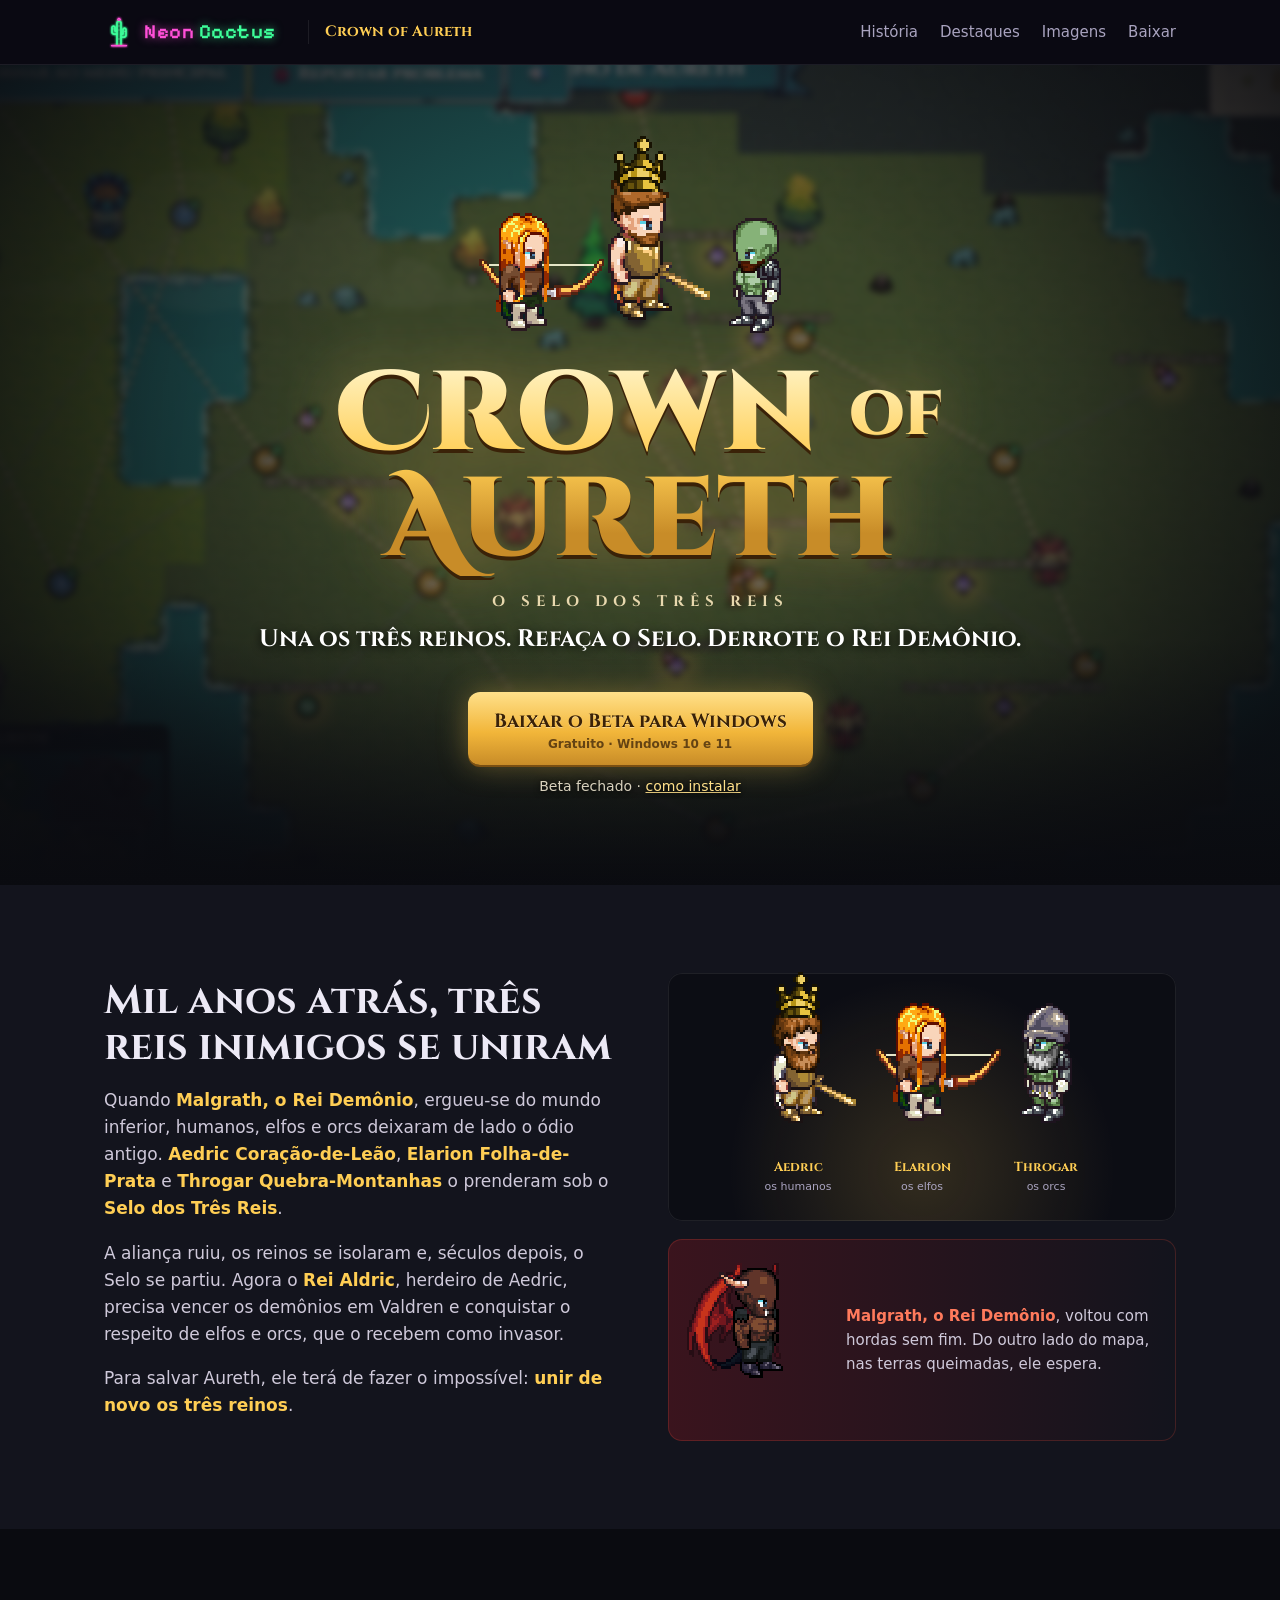
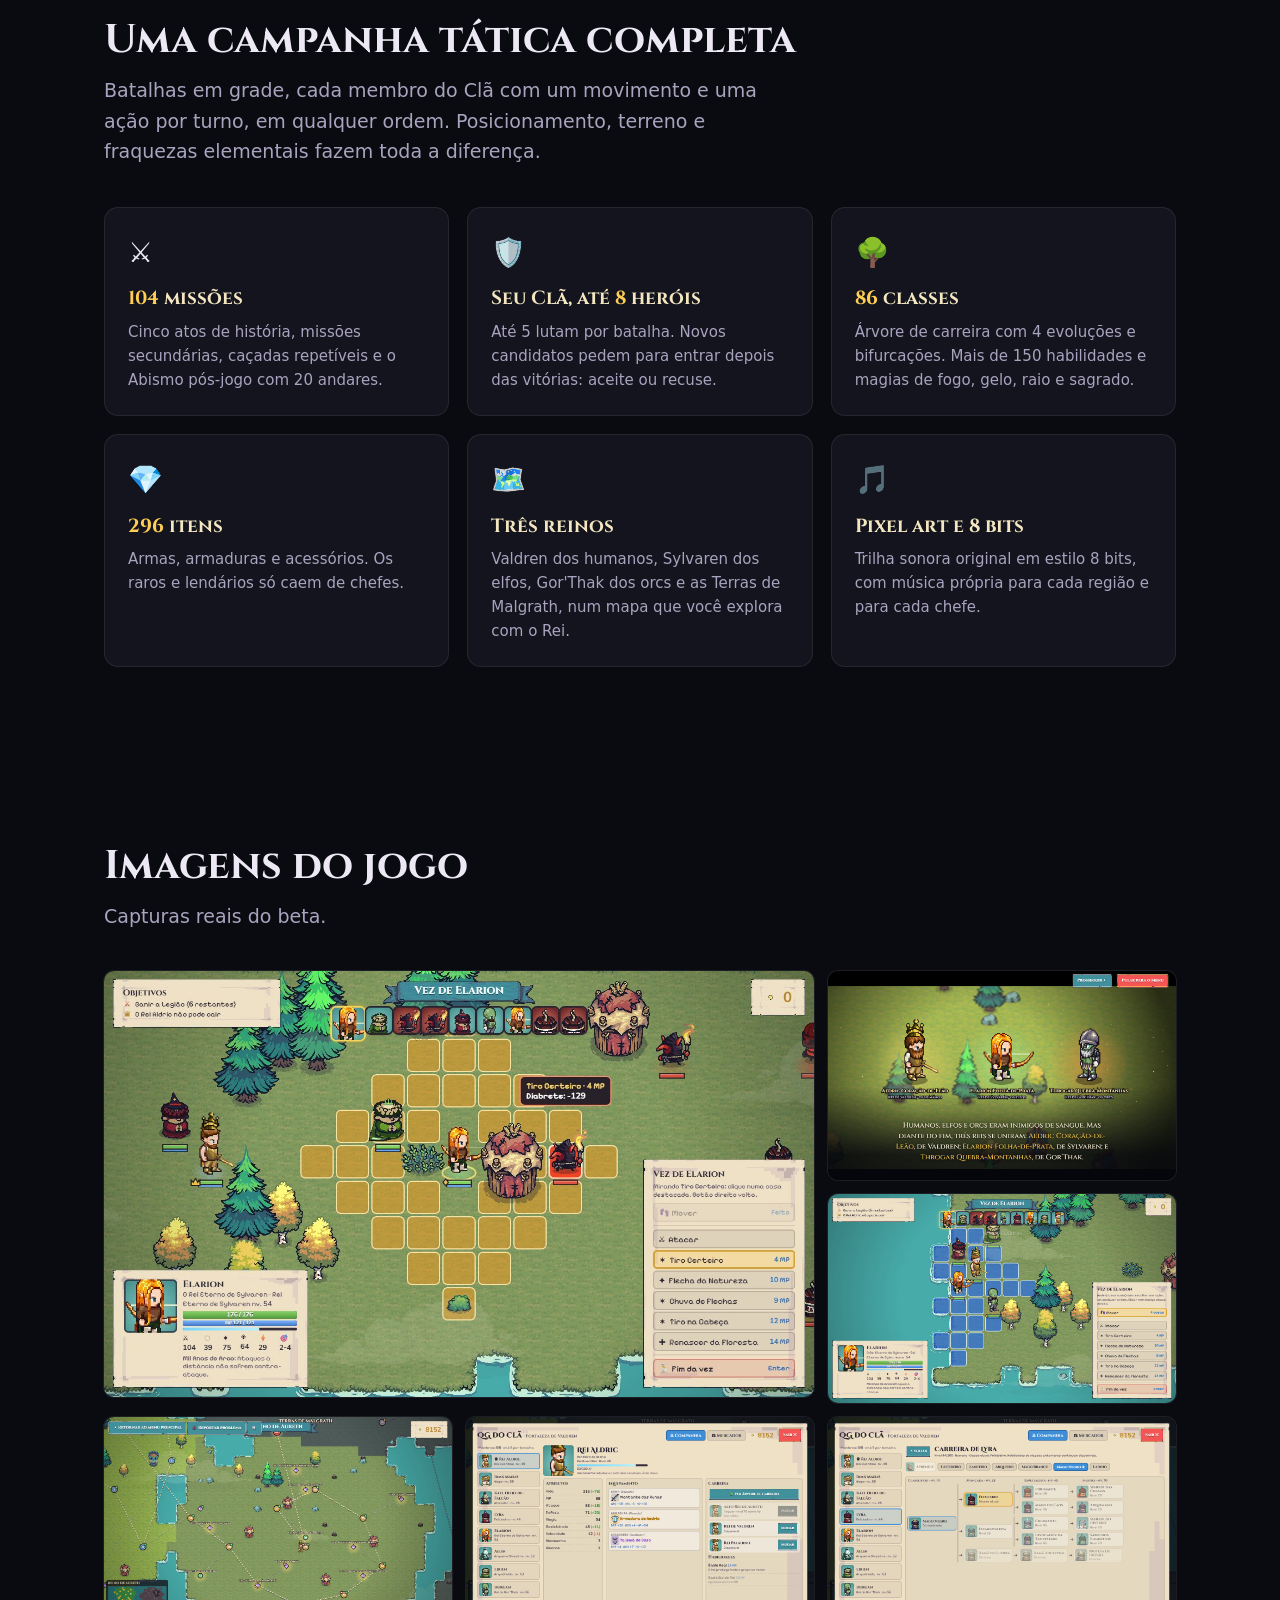
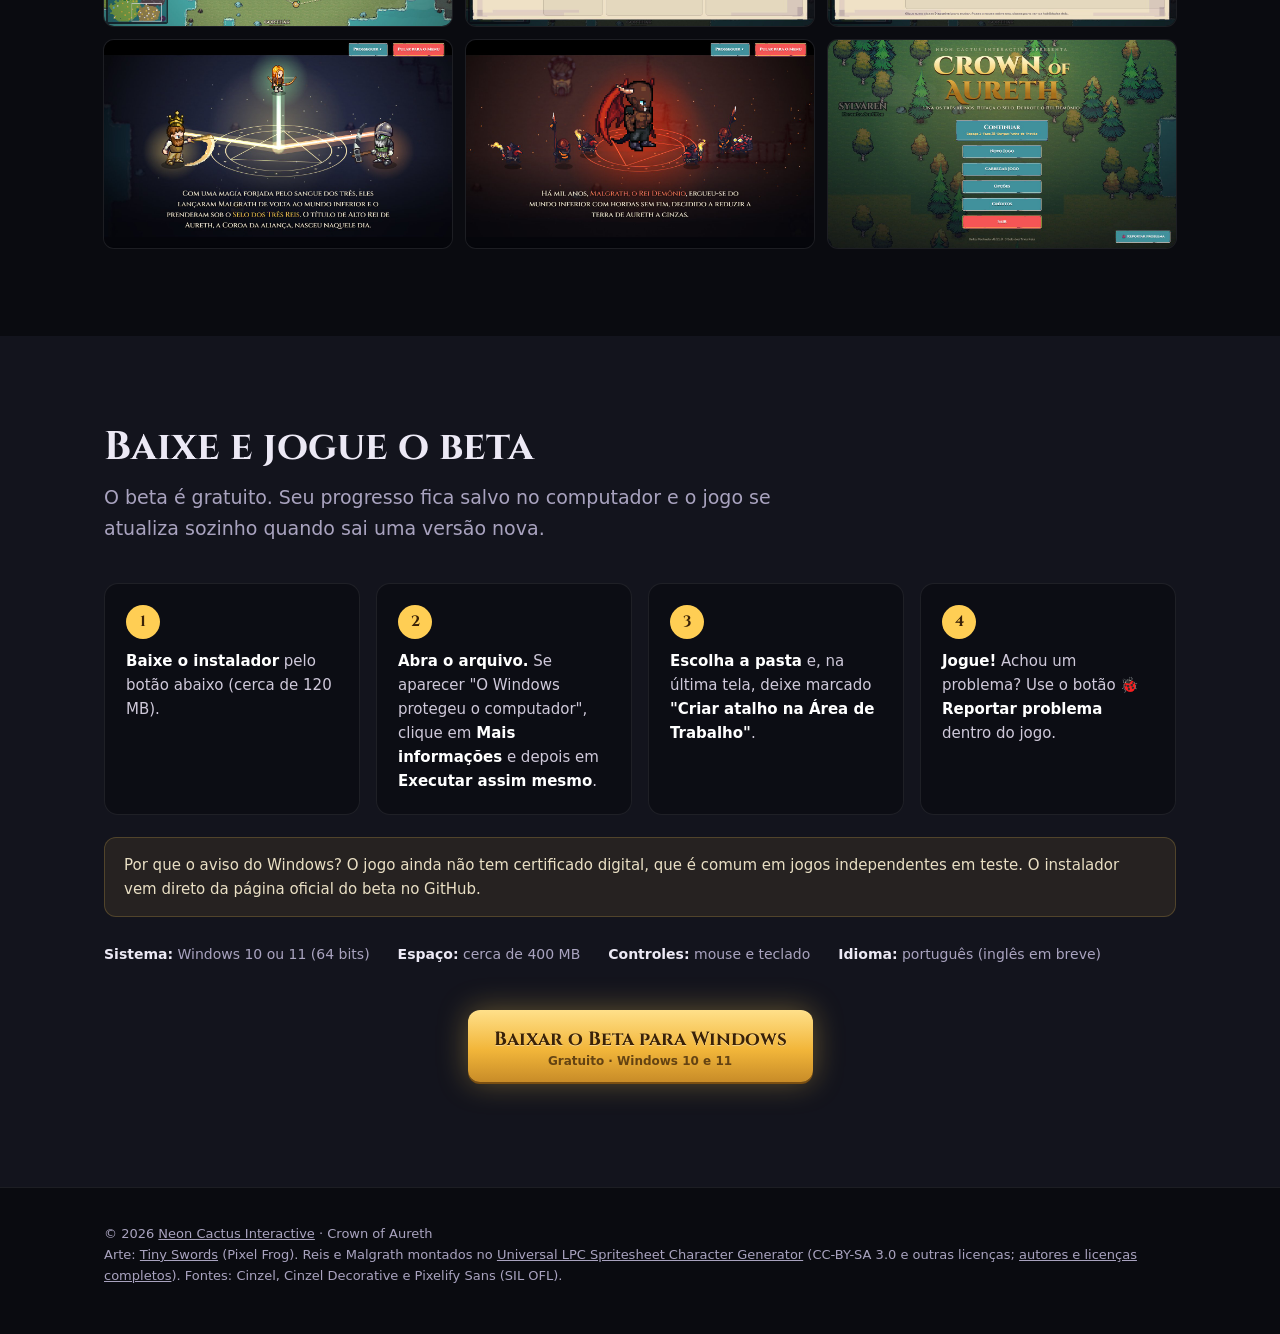
==== crown-of-aureth/index.html @ 5db237e7 "Site da Neon Cactus Interactive e página do Crown of Aureth Co-Authored-By: Claude Opus 5.5 <noreply" ====
<!doctype html>
<html lang="pt-BR">
<head>
  <meta charset="utf-8">
  <meta name="viewport" content="width=device-width, initial-scale=1">
  <title>Crown of Aureth — estratégia tática por turnos | Neon Cactus Interactive</title>
  <meta name="description" content="Crown of Aureth: estratégia tática por turnos em fantasia medieval. Reúna humanos, elfos e orcs, refaça o Selo dos Três Reis e derrote Malgrath, o Rei Demônio. Baixe o beta para Windows.">
  <meta name="theme-color" content="#0a0b10">
  <link rel="icon" href="img/icon.png" type="image/png">
  <meta property="og:type" content="website">
  <meta property="og:title" content="Crown of Aureth — Beta fechado">
  <meta property="og:description" content="Una os três reinos. Refaça o Selo. Derrote o Rei Demônio. Estratégia tática por turnos em pixel art.">
  <meta property="og:image" content="https://neoncactus.com.br/crown-of-aureth/img/og.jpg">
  <meta property="og:url" content="https://neoncactus.com.br/crown-of-aureth/">
  <meta name="twitter:card" content="summary_large_image">
  <link rel="stylesheet" href="../assets/fonts/fonts.css">
  <link rel="stylesheet" href="../assets/site.css">
</head>
<body class="coa">
  <header class="top">
    <div class="wrap">
      <a class="brand" href="../"><img src="../assets/logo.svg" alt=""><span class="full"><i>Neon</i> <b>Cactus</b></span></a>
      <a class="brand-game" href="#topo">Crown of Aureth</a>
      <nav>
        <a href="#historia" class="hide-m">História</a>
        <a href="#destaques" class="hide-m">Destaques</a>
        <a href="#imagens">Imagens</a>
        <a href="#baixar">Baixar</a>
      </nav>
    </div>
  </header>

  <main>
    <!-- ================= Abertura ================= -->
    <section class="coa-hero" id="topo">
      <div class="bg" style="background-image:url(img/map-wide.jpg)"></div>
      <div class="wrap">
        <div class="hero-cast" aria-hidden="true">
          <div class="sprite" style="--img:url(/crown-of-aureth/img/sprites/elarion-idle.png);--n:8;--w:230px;--h:230px;--t:1.1s"></div>
          <div class="sprite" style="--img:url(/crown-of-aureth/img/sprites/aldric-idle.png);--n:8;--w:280px;--h:280px"></div>
          <div class="sprite flip" style="--img:url(/crown-of-aureth/img/sprites/durgan-idle.png);--n:8;--w:230px;--h:230px;--t:1s"></div>
        </div>
        <h1 class="coa-title">Crown <span>of</span> Aureth</h1>
        <div class="coa-sub">O Selo dos Três Reis</div>
        <p class="coa-tag">Una os três reinos. Refaça o Selo. Derrote o Rei Demônio.</p>
        <div class="cta">
          <a class="btn gold dl-link" href="https://github.com/neoncactuslab/crown-of-aureth-beta/releases/latest">
            <span>Baixar o Beta para Windows<small class="dl-small">Gratuito · Windows 10 e 11</small></span>
          </a>
          <div class="dl-meta">Beta fechado <span class="dl-version"></span> · <a href="#instalar">como instalar</a></div>
        </div>
      </div>
    </section>

    <!-- ================= História ================= -->
    <section class="story" id="historia">
      <div class="wrap cols">
        <div>
          <h2 style="font-family:'Cinzel',serif">Mil anos atrás, três reis inimigos se uniram</h2>
          <p>Quando <b>Malgrath, o Rei Demônio</b>, ergueu-se do mundo inferior, humanos, elfos e orcs deixaram de lado o ódio antigo. <b>Aedric Coração-de-Leão</b>, <b>Elarion Folha-de-Prata</b> e <b>Throgar Quebra-Montanhas</b> o prenderam sob o <b>Selo dos Três Reis</b>.</p>
          <p>A aliança ruiu, os reinos se isolaram e, séculos depois, o Selo se partiu. Agora o <b>Rei Aldric</b>, herdeiro de Aedric, precisa vencer os demônios em Valdren e conquistar o respeito de elfos e orcs, que o recebem como invasor.</p>
          <p>Para salvar Aureth, ele terá de fazer o impossível: <b>unir de novo os três reinos</b>.</p>
        </div>
        <div>
          <div class="kings">
            <figure>
              <div class="sprite" style="--img:url(/crown-of-aureth/img/sprites/aedric-idle.png);--n:8;--w:230px;--h:230px"></div>
              <figcaption>Aedric<small>os humanos</small></figcaption>
            </figure>
            <figure>
              <div class="sprite" style="--img:url(/crown-of-aureth/img/sprites/elarion-idle.png);--n:8;--w:230px;--h:230px;--t:1.1s"></div>
              <figcaption>Elarion<small>os elfos</small></figcaption>
            </figure>
            <figure>
              <div class="sprite flip" style="--img:url(/crown-of-aureth/img/sprites/throgar-idle.png);--n:8;--w:230px;--h:230px;--t:1s"></div>
              <figcaption>Throgar<small>os orcs</small></figcaption>
            </figure>
          </div>
          <div class="malgrath">
            <div class="sprite" style="--img:url(/crown-of-aureth/img/sprites/malgrath-idle.png);--n:8;--w:440px;--h:440px;--t:1.3s"></div>
            <p><b>Malgrath, o Rei Demônio</b>, voltou com hordas sem fim. Do outro lado do mapa, nas terras queimadas, ele espera.</p>
          </div>
        </div>
      </div>
    </section>

    <!-- ================= Destaques ================= -->
    <section class="features" id="destaques">
      <div class="wrap">
        <h2 style="font-family:'Cinzel',serif">Uma campanha tática completa</h2>
        <p class="lead">Batalhas em grade, cada membro do Clã com um movimento e uma ação por turno, em qualquer ordem. Posicionamento, terreno e fraquezas elementais fazem toda a diferença.</p>
        <div class="grid">
          <div class="feat"><div class="ico">⚔️</div><h3><span class="num">104</span> missões</h3><p>Cinco atos de história, missões secundárias, caçadas repetíveis e o Abismo pós-jogo com 20 andares.</p></div>
          <div class="feat"><div class="ico">🛡️</div><h3>Seu Clã, até <span class="num">8</span> heróis</h3><p>Até 5 lutam por batalha. Novos candidatos pedem para entrar depois das vitórias: aceite ou recuse.</p></div>
          <div class="feat"><div class="ico">🌳</div><h3><span class="num">86</span> classes</h3><p>Árvore de carreira com 4 evoluções e bifurcações. Mais de 150 habilidades e magias de fogo, gelo, raio e sagrado.</p></div>
          <div class="feat"><div class="ico">💎</div><h3><span class="num">296</span> itens</h3><p>Armas, armaduras e acessórios. Os raros e lendários só caem de chefes.</p></div>
          <div class="feat"><div class="ico">🗺️</div><h3>Três reinos</h3><p>Valdren dos humanos, Sylvaren dos elfos, Gor'Thak dos orcs e as Terras de Malgrath, num mapa que você explora com o Rei.</p></div>
          <div class="feat"><div class="ico">🎵</div><h3>Pixel art e 8 bits</h3><p>Trilha sonora original em estilo 8 bits, com música própria para cada região e para cada chefe.</p></div>
        </div>
      </div>
    </section>

    <!-- ================= Imagens ================= -->
    <section class="gallery" id="imagens">
      <div class="wrap">
        <h2 style="font-family:'Cinzel',serif">Imagens do jogo</h2>
        <p class="lead">Capturas reais do beta.</p>
        <div class="grid">
          <a href="img/battle-aim.jpg"><img src="img/battle-aim.jpg" alt="Elarion mirando o Tiro Certeiro num diabrete, com a área e o dano previstos" loading="lazy"></a>
          <a href="img/intro-kings.jpg"><img src="img/intro-kings.jpg" alt="Os três reis na introdução: Aedric, Elarion e Throgar" loading="lazy"></a>
          <a href="img/battle-orc.jpg"><img src="img/battle-orc.jpg" alt="Batalha com o Rei Aldric, Elarion, Durgan, Lyra e Lirien" loading="lazy"></a>
          <a href="img/map-wide.jpg"><img src="img/map-wide.jpg" alt="Mapa do reino de Aureth com as fases de Gor'Thak" loading="lazy"></a>
          <a href="img/hq.jpg"><img src="img/hq.jpg" alt="QG do Clã com os atributos e o equipamento do Rei Aldric" loading="lazy"></a>
          <a href="img/tree.jpg"><img src="img/tree.jpg" alt="Árvore de carreira da maga Lyra" loading="lazy"></a>
          <a href="img/intro-seal.jpg"><img src="img/intro-seal.jpg" alt="Os três reis lançando o Selo" loading="lazy"></a>
          <a href="img/intro-malgrath.jpg"><img src="img/intro-malgrath.jpg" alt="Malgrath, o Rei Demônio, surgindo com sua Legião" loading="lazy"></a>
          <a href="img/menu.jpg"><img src="img/menu.jpg" alt="Menu principal do jogo" loading="lazy"></a>
        </div>
      </div>
    </section>

    <!-- ================= Instalar ================= -->
    <section class="install" id="instalar">
      <div class="wrap">
        <h2 style="font-family:'Cinzel',serif" id="baixar">Baixe e jogue o beta</h2>
        <p class="lead">O beta é gratuito. Seu progresso fica salvo no computador e o jogo se atualiza sozinho quando sai uma versão nova.</p>
        <ol class="steps">
          <li><b>Baixe o instalador</b> pelo botão abaixo (cerca de 120 MB).</li>
          <li><b>Abra o arquivo.</b> Se aparecer "O Windows protegeu o computador", clique em <b>Mais informações</b> e depois em <b>Executar assim mesmo</b>.</li>
          <li><b>Escolha a pasta</b> e, na última tela, deixe marcado <b>"Criar atalho na Área de Trabalho"</b>.</li>
          <li><b>Jogue!</b> Achou um problema? Use o botão <b>🐞 Reportar problema</b> dentro do jogo.</li>
        </ol>
        <div class="note">Por que o aviso do Windows? O jogo ainda não tem certificado digital, que é comum em jogos independentes em teste. O instalador vem direto da página oficial do beta no GitHub.</div>
        <div class="reqs">
          <span><b>Sistema:</b> Windows 10 ou 11 (64 bits)</span>
          <span><b>Espaço:</b> cerca de 400 MB</span>
          <span><b>Controles:</b> mouse e teclado</span>
          <span><b>Idioma:</b> português (inglês em breve)</span>
        </div>
        <div class="final">
          <p style="margin-top:34px">
            <a class="btn gold dl-link" href="https://github.com/neoncactuslab/crown-of-aureth-beta/releases/latest">
              <span>Baixar o Beta para Windows<small class="dl-small">Gratuito · Windows 10 e 11</small></span>
            </a>
          </p>
        </div>
      </div>
    </section>
  </main>

  <footer>
    <div class="wrap">
      <div class="credits">
        © 2026 <a href="../">Neon Cactus Interactive</a> · Crown of Aureth<br>
        Arte: <a href="https://pixelfrog-assets.itch.io/tiny-swords" rel="noopener">Tiny Swords</a> (Pixel Frog). Reis e Malgrath montados no
        <a href="https://github.com/LiberatedPixelCup/Universal-LPC-Spritesheet-Character-Generator" rel="noopener">Universal LPC Spritesheet Character Generator</a>
        (CC-BY-SA 3.0 e outras licenças; <a href="creditos-lpc.txt">autores e licenças completos</a>). Fontes: Cinzel, Cinzel Decorative e Pixelify Sans (SIL OFL).
      </div>
    </div>
  </footer>

  <div class="lightbox" id="lightbox" role="dialog" aria-label="Imagem ampliada"><img alt=""></div>
  <script src="../assets/coa.js"></script>
</body>
</html>
---- assets/fonts/fonts.css ----
/* Fontes do Google Fonts (SIL Open Font License 1.1), guardadas no próprio site */
@font-face { font-family: 'Pixelify Sans'; font-weight: 400; font-display: swap; src: url(PixelifySans-400-latin.woff2) format('woff2'); unicode-range: U+0000-00FF, U+0131, U+0152-0153, U+02BB-02BC, U+02C6, U+02DA, U+02DC, U+0304, U+0308, U+0329, U+2000-206F, U+20AC, U+2122, U+2191, U+2193, U+2212, U+2215, U+FEFF, U+FFFD; }
@font-face { font-family: 'Pixelify Sans'; font-weight: 400; font-display: swap; src: url(PixelifySans-400-latin-ext.woff2) format('woff2'); unicode-range: U+0100-02BA, U+02BD-02C5, U+02C7-02CC, U+02CE-02D7, U+02DD-02FF, U+1E00-1E9F, U+1EF2-1EFF, U+2020, U+20A0-20AB, U+20AD-20C4, U+2113, U+2C60-2C7F, U+A720-A7FF; }
@font-face { font-family: 'Pixelify Sans'; font-weight: 600; font-display: swap; src: url(PixelifySans-600-latin.woff2) format('woff2'); unicode-range: U+0000-00FF, U+0131, U+0152-0153, U+02BB-02BC, U+02C6, U+02DA, U+02DC, U+0304, U+0308, U+0329, U+2000-206F, U+20AC, U+2122, U+2191, U+2193, U+2212, U+2215, U+FEFF, U+FFFD; }
@font-face { font-family: 'Pixelify Sans'; font-weight: 600; font-display: swap; src: url(PixelifySans-600-latin-ext.woff2) format('woff2'); unicode-range: U+0100-02BA, U+02BD-02C5, U+02C7-02CC, U+02CE-02D7, U+02DD-02FF, U+1E00-1E9F, U+1EF2-1EFF, U+2020, U+20A0-20AB, U+20AD-20C4, U+2113, U+2C60-2C7F, U+A720-A7FF; }
@font-face { font-family: 'Cinzel'; font-weight: 700; font-display: swap; src: url(Cinzel-700-latin.woff2) format('woff2'); unicode-range: U+0000-00FF, U+0131, U+0152-0153, U+02BB-02BC, U+02C6, U+02DA, U+02DC, U+0304, U+0308, U+0329, U+2000-206F, U+20AC, U+2122, U+2191, U+2193, U+2212, U+2215, U+FEFF, U+FFFD; }
@font-face { font-family: 'Cinzel'; font-weight: 700; font-display: swap; src: url(Cinzel-700-latin-ext.woff2) format('woff2'); unicode-range: U+0100-02BA, U+02BD-02C5, U+02C7-02CC, U+02CE-02D7, U+02DD-02FF, U+1E00-1E9F, U+1EF2-1EFF, U+2020, U+20A0-20AB, U+20AD-20C4, U+2113, U+2C60-2C7F, U+A720-A7FF; }
@font-face { font-family: 'Cinzel Decorative'; font-weight: 900; font-display: swap; src: url(CinzelDecorative-900-latin.woff2) format('woff2'); unicode-range: U+0000-00FF, U+0131, U+0152-0153, U+02BB-02BC, U+02C6, U+02DA, U+02DC, U+0304, U+0308, U+0329, U+2000-206F, U+20AC, U+2122, U+2191, U+2193, U+2212, U+2215, U+FEFF, U+FFFD; }
@font-face { font-family: 'Cinzel Decorative'; font-weight: 900; font-display: swap; src: url(CinzelDecorative-900-latin-ext.woff2) format('woff2'); unicode-range: U+0100-02BA, U+02BD-02C5, U+02C7-02CC, U+02CE-02D7, U+02DD-02FF, U+1E00-1E9F, U+1EF2-1EFF, U+2020, U+20A0-20AB, U+20AD-20C4, U+2113, U+2C60-2C7F, U+A720-A7FF; }
---- assets/site.css ----
/* Neon Cactus Interactive — site do estúdio e páginas dos jogos */
:root {
  --bg: #0b0a14;
  --bg2: #141225;
  --line: rgba(255, 255, 255, .08);
  --text: #ece9f5;
  --muted: #a9a3bf;
  --green: #3dff9a;
  --pink: #ff4fd8;
  --gold: #ffce54;
  --gold-deep: #c88c28;
  --radius: 14px;
  --wrap: 1120px;
}
* { box-sizing: border-box; }
html { scroll-behavior: smooth; }
body {
  margin: 0; background: var(--bg); color: var(--text);
  font: 17px/1.6 system-ui, -apple-system, 'Segoe UI', Roboto, sans-serif;
  -webkit-font-smoothing: antialiased;
}
img { max-width: 100%; display: block; }
a { color: var(--green); }
.wrap { max-width: var(--wrap); margin: 0 auto; padding: 0 24px; }
.px { font-family: 'Pixelify Sans', system-ui, sans-serif; }
.pixel { image-rendering: pixelated; }
section { padding: 88px 0; }
h2 { font-size: clamp(28px, 4vw, 40px); line-height: 1.15; margin: 0 0 12px; }
.lead { color: var(--muted); font-size: 19px; max-width: 680px; margin: 0 0 40px; }

/* ---------- Topo ---------- */
.top { position: sticky; top: 0; z-index: 50; background: rgba(11, 10, 20, .78); backdrop-filter: blur(10px); border-bottom: 1px solid var(--line); }
.top .wrap { display: flex; align-items: center; gap: 24px; height: 64px; }
.brand { display: flex; align-items: center; gap: 10px; text-decoration: none; color: var(--text); font-family: 'Pixelify Sans', sans-serif; font-weight: 600; font-size: 20px; letter-spacing: .5px; }
.brand img { width: 30px; height: 36px; }
.brand b { color: var(--green); text-shadow: 0 0 10px rgba(61, 255, 154, .6); font-weight: 600; }
.brand i { font-style: normal; color: var(--pink); text-shadow: 0 0 10px rgba(255, 79, 216, .6); }
.top nav { margin-left: auto; display: flex; gap: 22px; }
.top nav a { color: var(--muted); text-decoration: none; font-size: 15px; }
.top nav a:hover { color: var(--text); }

/* ---------- Botões ---------- */
.btn {
  display: inline-flex; align-items: center; gap: 10px; padding: 14px 26px; border-radius: 12px;
  font-weight: 700; font-size: 17px; text-decoration: none; cursor: pointer; border: 0; transition: transform .15s, box-shadow .15s, filter .15s;
}
.btn:hover { transform: translateY(-2px); filter: brightness(1.08); }
.btn.neon { background: var(--green); color: #05140c; box-shadow: 0 0 0 1px var(--green), 0 0 24px rgba(61, 255, 154, .45); }
.btn.ghost { background: transparent; color: var(--text); box-shadow: inset 0 0 0 2px rgba(255, 255, 255, .22); }
.btn.gold {
  background: linear-gradient(#ffe08a, #f2b63a 55%, #c88c28); color: #3a2208; font-family: 'Cinzel', serif; font-size: 19px;
  box-shadow: 0 2px 0 #7a4f12, 0 0 30px rgba(255, 206, 84, .35); text-shadow: 0 1px 0 rgba(255, 255, 255, .4);
}
.btn small { display: block; font: 600 12px system-ui, sans-serif; opacity: .75; letter-spacing: 0; text-shadow: none; }

/* =========================================================
   Página do estúdio
   ========================================================= */
.studio-hero { position: relative; overflow: hidden; padding: 110px 0 120px; text-align: center; }
.studio-hero::before {
  content: ''; position: absolute; inset: 0; z-index: -1;
  background:
    radial-gradient(600px 300px at 50% 35%, rgba(61, 255, 154, .14), transparent 70%),
    radial-gradient(500px 260px at 70% 70%, rgba(255, 79, 216, .10), transparent 70%),
    linear-gradient(transparent 60%, var(--bg));
}
.grid-floor {
  position: absolute; left: -20%; right: -20%; bottom: -10px; height: 46%; z-index: -1; opacity: .45;
  background-image: linear-gradient(rgba(255, 79, 216, .5) 1px, transparent 1px), linear-gradient(90deg, rgba(255, 79, 216, .5) 1px, transparent 1px);
  background-size: 60px 60px; transform: perspective(500px) rotateX(62deg); transform-origin: top;
  mask-image: linear-gradient(transparent, #000 40%);
}
.studio-hero .logo { width: 150px; height: 175px; margin: 0 auto 18px; animation: flicker 6s infinite; }
@keyframes flicker { 0%, 92%, 100% { opacity: 1; } 93% { opacity: .55; } 94% { opacity: 1; } 96% { opacity: .7; } }
.studio-name { font-family: 'Pixelify Sans', sans-serif; font-weight: 600; font-size: clamp(44px, 8vw, 86px); line-height: 1; margin: 0; letter-spacing: 2px; }
.studio-name .n { color: var(--pink); text-shadow: 0 0 8px rgba(255, 79, 216, .9), 0 0 30px rgba(255, 79, 216, .6); }
.studio-name .c { color: var(--green); text-shadow: 0 0 8px rgba(61, 255, 154, .9), 0 0 30px rgba(61, 255, 154, .55); }
.studio-sub { font-family: 'Pixelify Sans', sans-serif; letter-spacing: 8px; text-transform: uppercase; color: var(--muted); margin: 10px 0 26px; font-size: 15px; }
.studio-tag { font-size: 21px; max-width: 620px; margin: 0 auto 34px; }
.studio-hero .btns { display: flex; gap: 14px; justify-content: center; flex-wrap: wrap; }

.games { background: var(--bg2); border-top: 1px solid var(--line); border-bottom: 1px solid var(--line); }
.game-card {
  display: grid; grid-template-columns: 1.25fr 1fr; overflow: hidden; border-radius: var(--radius);
  background: #0f0d1c; box-shadow: 0 0 0 1px var(--line), 0 30px 60px rgba(0, 0, 0, .45); text-decoration: none; color: var(--text);
}
.game-card .shot { position: relative; min-height: 320px; background: #000 center/cover; }
.game-card .shot::after { content: ''; position: absolute; inset: 0; background: linear-gradient(90deg, transparent 55%, #0f0d1c); }
.game-card .info { padding: 36px 36px 36px 20px; display: flex; flex-direction: column; justify-content: center; }
.game-card .tags { display: flex; gap: 8px; flex-wrap: wrap; margin-bottom: 14px; }
.tag { font-size: 12px; font-weight: 700; letter-spacing: .5px; text-transform: uppercase; padding: 4px 10px; border-radius: 99px; background: rgba(255, 255, 255, .07); color: var(--muted); }
.tag.live { background: rgba(61, 255, 154, .14); color: var(--green); }
.game-card h3 { font-family: 'Cinzel Decorative', serif; font-weight: 900; font-size: 34px; line-height: 1.05; margin: 0 0 12px; color: var(--gold); text-shadow: 0 2px 0 #5a3a10; }
.game-card p { color: var(--muted); margin: 0 0 22px; }
.game-card .btn { align-self: flex-start; }
.soon { margin-top: 20px; padding: 26px; border-radius: var(--radius); border: 2px dashed rgba(255, 255, 255, .12); color: var(--muted); text-align: center; font-family: 'Pixelify Sans', sans-serif; }

.about .cols { display: grid; grid-template-columns: 1fr 1fr; gap: 48px; align-items: center; }
.about p { color: var(--muted); }
.about .pillars { display: grid; gap: 14px; }
.pillar { padding: 18px 20px; border-radius: 12px; background: var(--bg2); box-shadow: inset 0 0 0 1px var(--line); }
.pillar b { display: block; font-family: 'Pixelify Sans', sans-serif; font-size: 19px; color: var(--green); }

footer { padding: 36px 0 48px; border-top: 1px solid var(--line); color: var(--muted); font-size: 14px; }
footer .wrap { display: flex; gap: 20px; flex-wrap: wrap; align-items: center; justify-content: space-between; }
footer a { color: var(--muted); }

/* =========================================================
   Página do Crown of Aureth
   ========================================================= */
.coa { --bg: #0a0b10; --bg2: #13141d; }
.coa .top .brand-game { margin-left: 8px; padding-left: 16px; border-left: 1px solid var(--line); font-family: 'Cinzel', serif; color: var(--gold); text-decoration: none; font-size: 15px; }
.coa-hero { position: relative; min-height: min(88vh, 760px); display: flex; align-items: center; overflow: hidden; text-align: center; }
.coa-hero .bg { position: absolute; inset: -20px; z-index: -2; background: #000 center/cover; filter: blur(3px) brightness(.45) saturate(1.1); transform: scale(1.04); }
.coa-hero::after { content: ''; position: absolute; inset: 0; z-index: -1; background: radial-gradient(ellipse at 50% 40%, transparent 30%, rgba(10, 11, 16, .85) 85%), linear-gradient(transparent 70%, var(--bg)); }
.coa-hero .wrap { width: 100%; }
.coa-title { font-family: 'Cinzel Decorative', serif; font-weight: 900; font-size: clamp(52px, 10vw, 112px); line-height: .95; margin: 0;
  background: linear-gradient(#fff3c4, #ffce54 45%, #c88c28 80%); -webkit-background-clip: text; background-clip: text; color: transparent;
  filter: drop-shadow(0 4px 0 #3a2208) drop-shadow(0 0 30px rgba(255, 190, 80, .35)); }
.coa-title span { font-size: .55em; vertical-align: .25em; }
.coa-sub { font-family: 'Cinzel', serif; letter-spacing: 6px; text-transform: uppercase; color: #e8d9b0; margin: 14px 0 6px; font-size: 15px; }
.coa-tag { font-family: 'Cinzel', serif; font-size: clamp(18px, 2.4vw, 24px); margin: 0 auto 34px; color: #fff; text-shadow: 0 2px 10px #000; }
.coa-hero .cta { display: flex; flex-direction: column; align-items: center; gap: 10px; }
.dl-meta { font-size: 14px; color: #d8d1bd; text-shadow: 0 1px 6px #000; }
.dl-meta a { color: #ffe08a; }
/* os quadros dos sprites têm muito espaço vazio em volta do boneco: margens negativas aproximam os personagens */
.hero-cast { display: flex; justify-content: center; align-items: flex-end; margin: -40px auto -30px; }
.hero-cast .sprite { margin: 0 -70px; }
.kings .sprite { margin: -50px -55px -30px; }
.kings figure { position: relative; z-index: 1; }
.malgrath .sprite { flex: none; margin: -150px -150px -120px -150px; }

/* sprites animados (tira de quadros) */
.sprite { width: var(--w); height: var(--h); background: var(--img) 0 0 / calc(var(--w) * var(--n)) var(--h) no-repeat; image-rendering: pixelated; animation: frames var(--t, .9s) steps(var(--n)) infinite; }
@keyframes frames { to { background-position-x: calc(var(--w) * var(--n) * -1); } }
.sprite.flip { transform: scaleX(-1); }

.story { background: var(--bg2); }
.story .cols { display: grid; grid-template-columns: 1fr 1fr; gap: 56px; align-items: center; }
.story p { color: #cfc9da; }
.story p b { color: var(--gold); font-weight: 600; }
.kings { position: relative; display: flex; justify-content: center; align-items: flex-end; gap: 4px; padding: 30px 10px 26px; border-radius: var(--radius);
  background: radial-gradient(circle at 50% 80%, rgba(255, 206, 84, .16), transparent 60%), #0c0d14; box-shadow: inset 0 0 0 1px var(--line); }
.kings figure { margin: 0; text-align: center; }
.kings figcaption { font-family: 'Cinzel', serif; font-size: 13px; color: var(--gold); margin-top: 4px; }
.kings figcaption small { display: block; font-family: system-ui, sans-serif; color: var(--muted); font-size: 11px; }
.malgrath { margin-top: 18px; display: flex; align-items: center; gap: 18px; padding: 16px 20px; border-radius: var(--radius); background: linear-gradient(90deg, rgba(160, 20, 30, .28), transparent); box-shadow: inset 0 0 0 1px rgba(255, 80, 60, .2); }
.malgrath p { margin: 0; font-size: 15px; }
.malgrath b { color: #ff7a5c !important; }

.features .grid { display: grid; grid-template-columns: repeat(3, 1fr); gap: 18px; }
.feat { padding: 24px; border-radius: var(--radius); background: var(--bg2); box-shadow: inset 0 0 0 1px var(--line); }
.feat .ico { font-size: 28px; }
.feat h3 { font-family: 'Cinzel', serif; font-size: 19px; margin: 8px 0 6px; color: #f3e6c0; }
.feat p { margin: 0; color: var(--muted); font-size: 15px; }
.feat .num { font-family: 'Cinzel', serif; color: var(--gold); }

.gallery .grid { display: grid; grid-template-columns: repeat(3, 1fr); gap: 14px; }
.gallery .grid a { display: block; border-radius: 10px; overflow: hidden; box-shadow: 0 0 0 1px var(--line); aspect-ratio: 5 / 3; }
.gallery .grid a:first-child { grid-column: span 2; grid-row: span 2; }
.gallery img { width: 100%; height: 100%; object-fit: cover; transition: transform .3s; }
.gallery a:hover img { transform: scale(1.04); }
.lightbox { position: fixed; inset: 0; z-index: 100; display: none; align-items: center; justify-content: center; padding: 24px; background: rgba(0, 0, 0, .9); cursor: zoom-out; }
.lightbox.on { display: flex; }
.lightbox img { max-height: 92vh; border-radius: 8px; box-shadow: 0 20px 60px #000; }

.install { background: var(--bg2); }
.steps { counter-reset: s; display: grid; grid-template-columns: repeat(4, 1fr); gap: 16px; margin: 0; padding: 0; list-style: none; }
.steps li { counter-increment: s; padding: 22px; border-radius: var(--radius); background: #0c0d14; box-shadow: inset 0 0 0 1px var(--line); font-size: 15px; color: #cfc9da; }
.steps li::before { content: counter(s); display: grid; place-items: center; width: 34px; height: 34px; margin-bottom: 10px; border-radius: 50%; background: var(--gold); color: #3a2208; font-family: 'Cinzel', serif; font-weight: 700; }
.steps b { color: #fff; }
.note { margin-top: 22px; padding: 16px 20px; border-radius: 12px; background: rgba(255, 206, 84, .08); box-shadow: inset 0 0 0 1px rgba(255, 206, 84, .2); color: #e9dfc4; font-size: 15px; }
.reqs { display: flex; gap: 28px; flex-wrap: wrap; margin-top: 26px; color: var(--muted); font-size: 14px; }
.reqs b { color: var(--text); }

.final { text-align: center; }
.final .btn { margin-top: 10px; }
.credits { font-size: 13px; color: var(--muted); line-height: 1.6; }

/* ---------- Telas menores ---------- */
@media (max-width: 860px) {
  section { padding: 64px 0; }
  .top nav { gap: 14px; }
  .top nav a.hide-m { display: none; }
  .game-card, .about .cols, .story .cols { grid-template-columns: 1fr; }
  .game-card .shot { min-height: 220px; }
  .game-card .shot::after { background: linear-gradient(transparent 55%, #0f0d1c); }
  .game-card .info { padding: 24px; }
  .features .grid { grid-template-columns: 1fr 1fr; }
  .gallery .grid { grid-template-columns: 1fr 1fr; }
  .steps { grid-template-columns: 1fr 1fr; }
}
@media (max-width: 560px) {
  body { font-size: 16px; }
  .wrap { padding: 0 16px; }
  .top .brand span.full { display: none; }
  .features .grid, .gallery .grid, .steps { grid-template-columns: 1fr; }
  .gallery .grid a:first-child { grid-column: auto; grid-row: auto; }
  /* personagens menores no celular (zoom reduz também o espaço que ocupam) */
  .hero-cast { zoom: .7; }
  .kings .sprite { zoom: .72; }
  .malgrath .sprite { zoom: .7; }
  .kings, .malgrath { overflow: hidden; }
}
@media (prefers-reduced-motion: reduce) {
  .sprite, .studio-hero .logo { animation: none; }
  html { scroll-behavior: auto; }
}
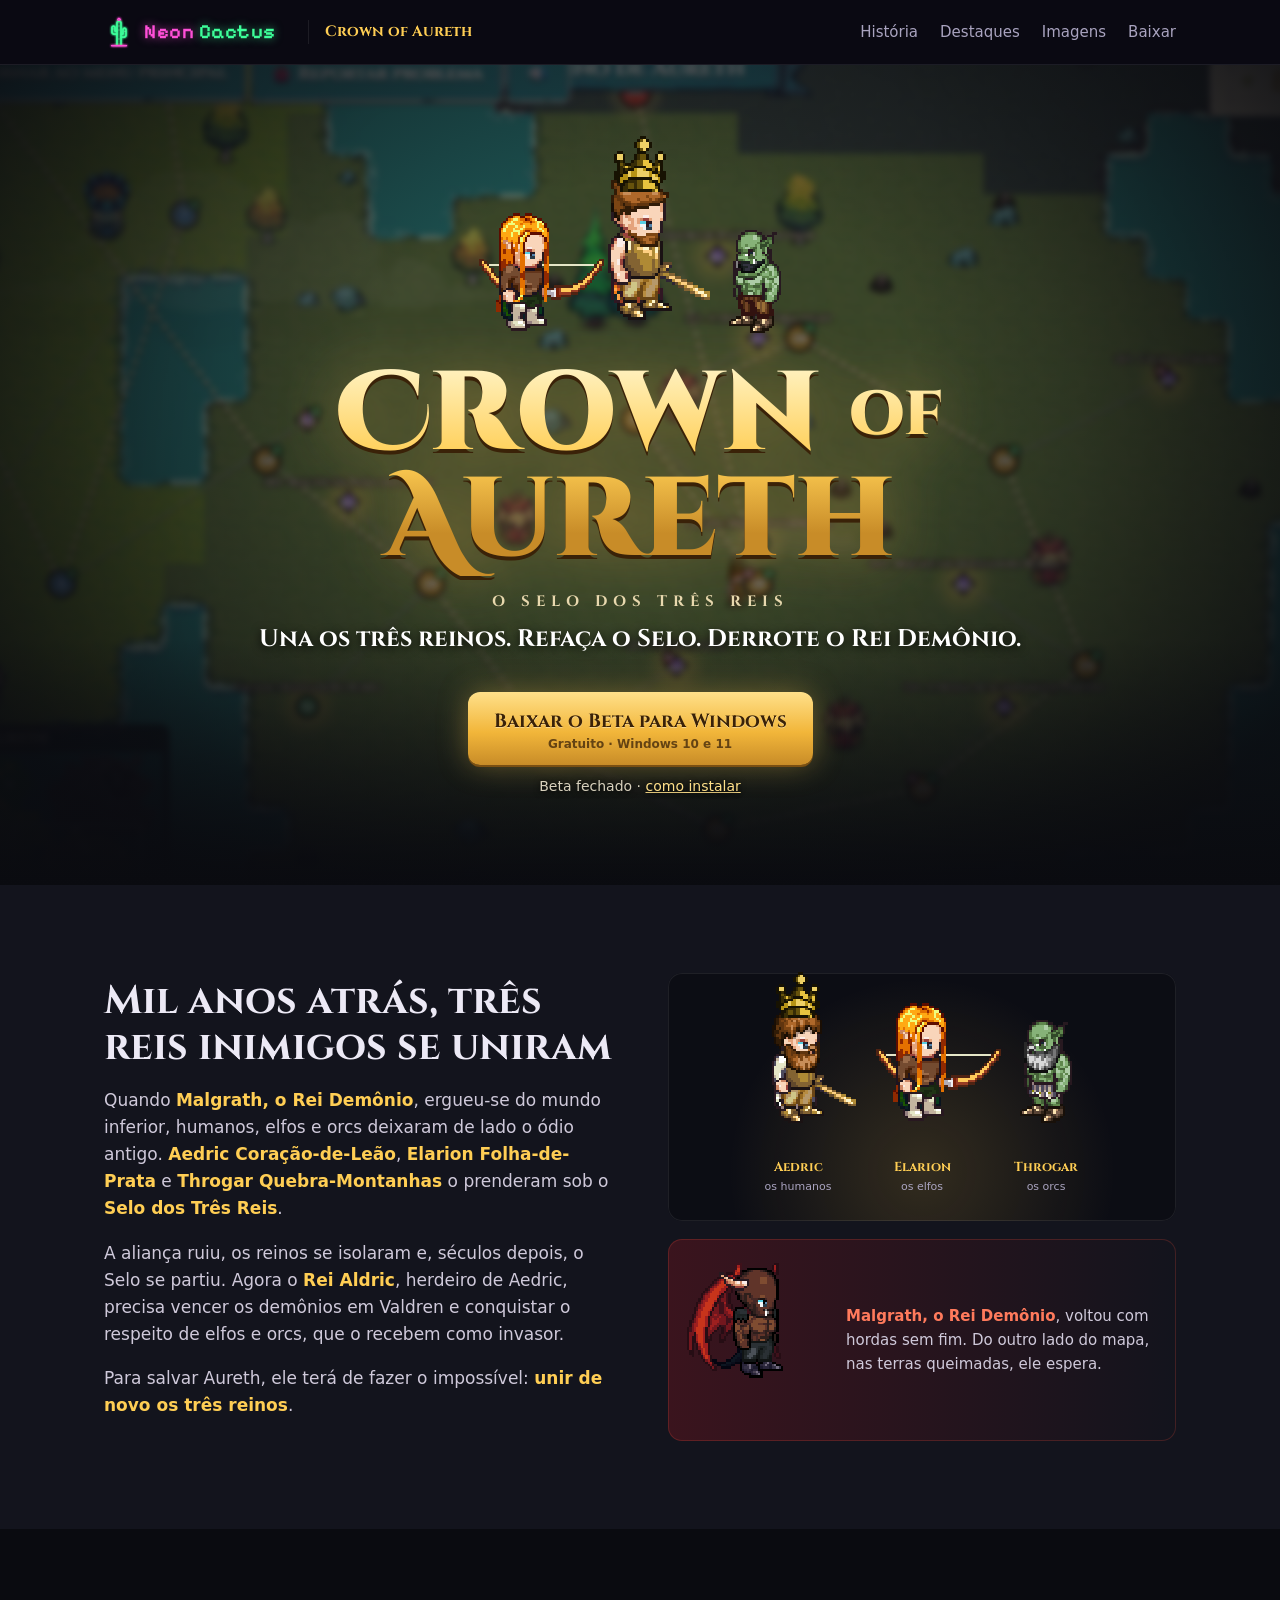
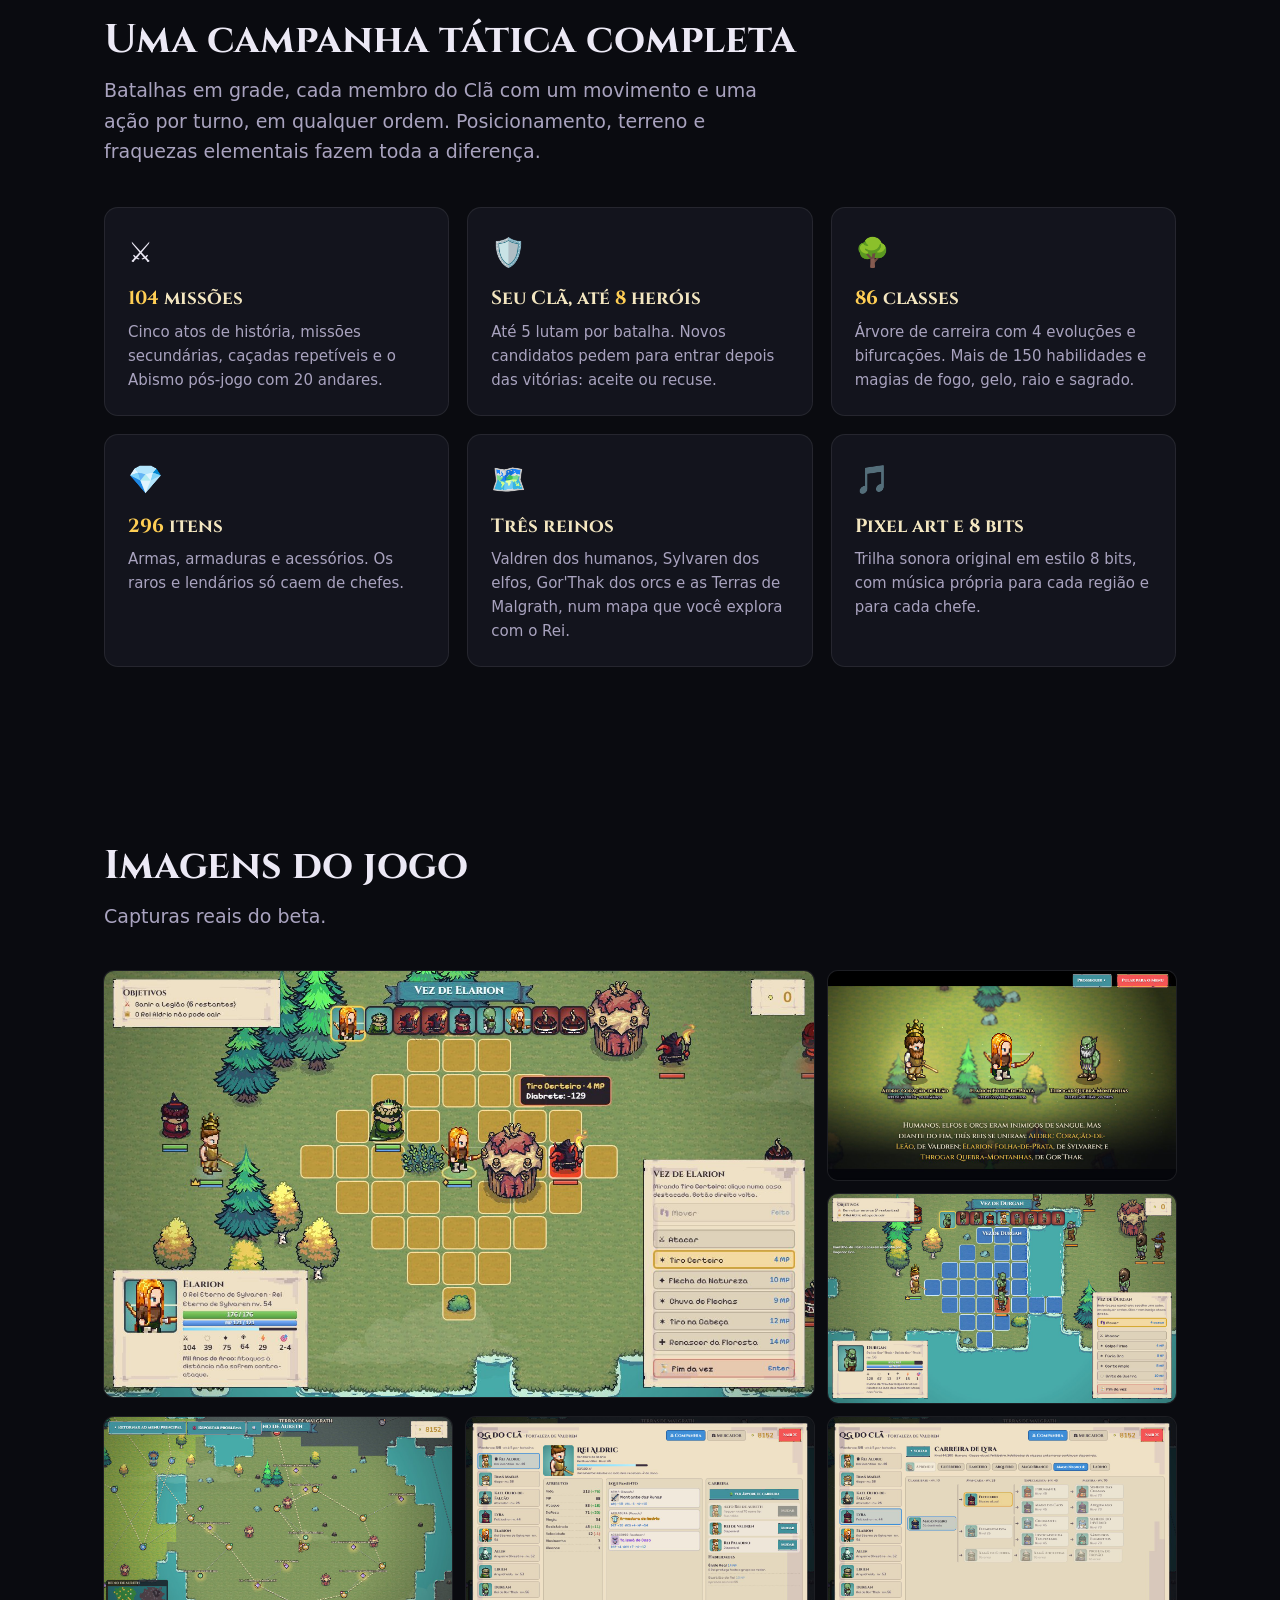
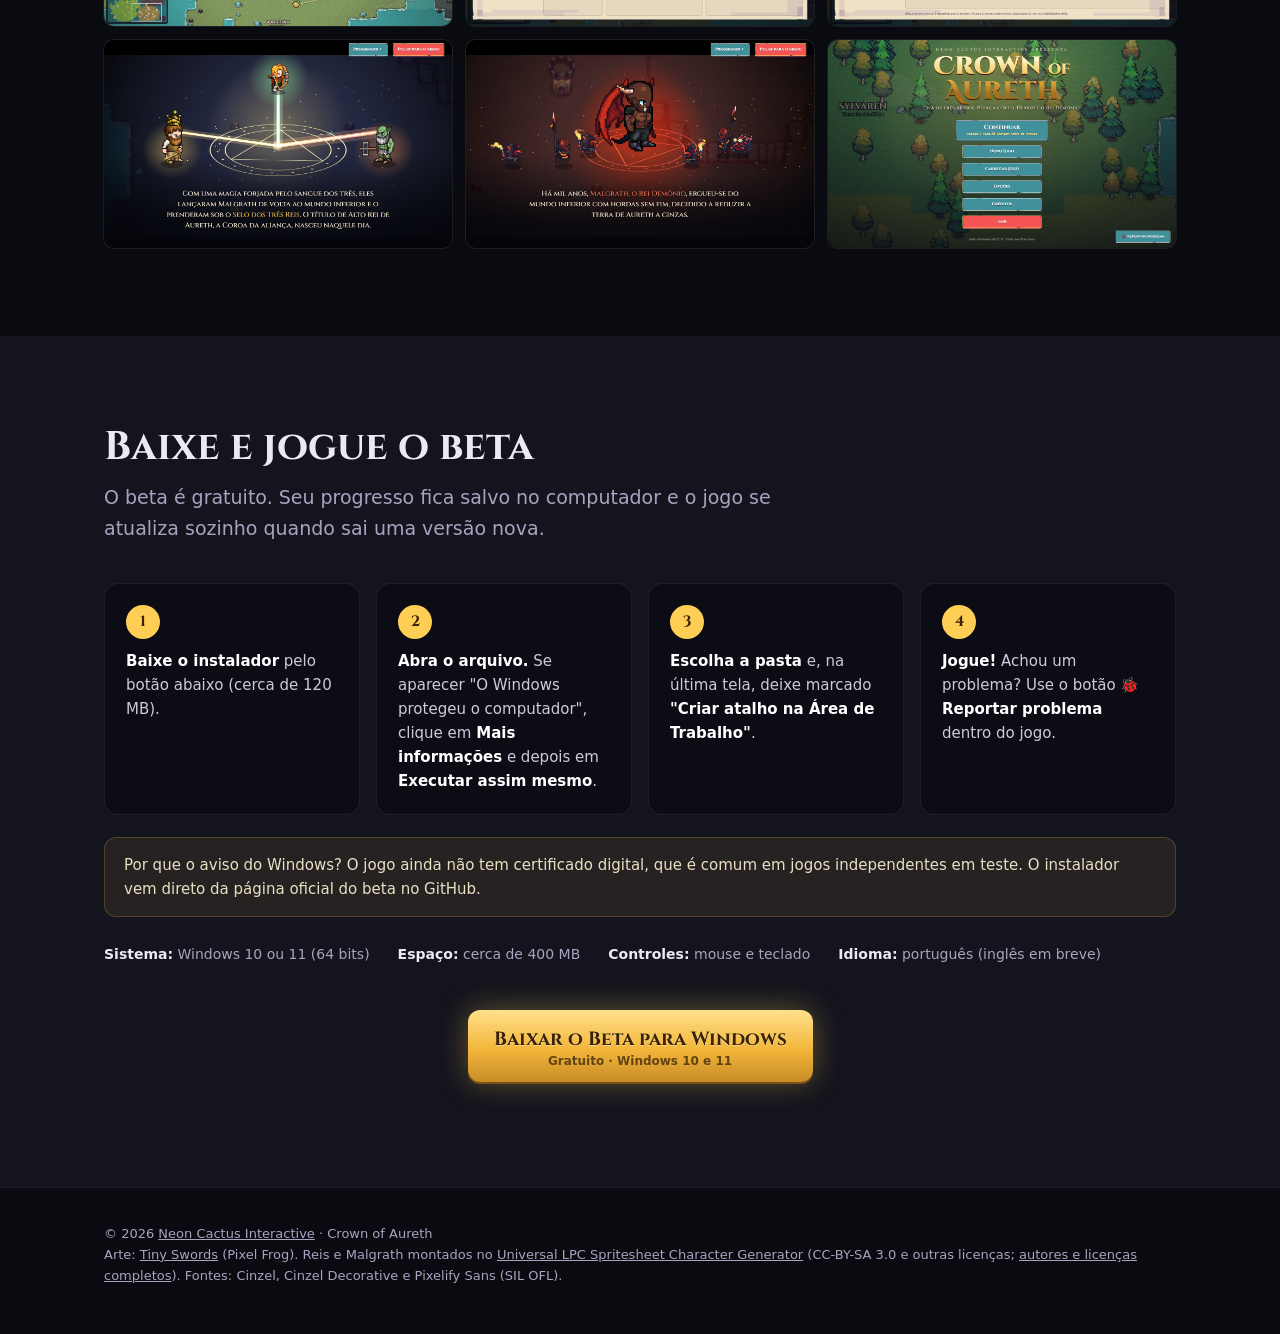
==== commit 9b9f29d3: "Site: Durgan e Throgar com cabeça de orc (sprites, introdução e batalha) Co-Authored-By: Claude Opus" ====
--- a/crown-of-aureth/index.html
+++ b/crown-of-aureth/index.html
@@ -108,7 +108,7 @@
         <div class="grid">
           <a href="img/battle-aim.jpg"><img src="img/battle-aim.jpg" alt="Elarion mirando o Tiro Certeiro num diabrete, com a área e o dano previstos" loading="lazy"></a>
           <a href="img/intro-kings.jpg"><img src="img/intro-kings.jpg" alt="Os três reis na introdução: Aedric, Elarion e Throgar" loading="lazy"></a>
-          <a href="img/battle-orc.jpg"><img src="img/battle-orc.jpg" alt="Batalha com o Rei Aldric, Elarion, Durgan, Lyra e Lirien" loading="lazy"></a>
+          <a href="img/battle-orc.jpg"><img src="img/battle-orc.jpg" alt="Durgan e o Clã enfrentando Brutamontes, Caçadores e o Xamã dos clãs orcs" loading="lazy"></a>
           <a href="img/map-wide.jpg"><img src="img/map-wide.jpg" alt="Mapa do reino de Aureth com as fases de Gor'Thak" loading="lazy"></a>
           <a href="img/hq.jpg"><img src="img/hq.jpg" alt="QG do Clã com os atributos e o equipamento do Rei Aldric" loading="lazy"></a>
           <a href="img/tree.jpg"><img src="img/tree.jpg" alt="Árvore de carreira da maga Lyra" loading="lazy"></a>
